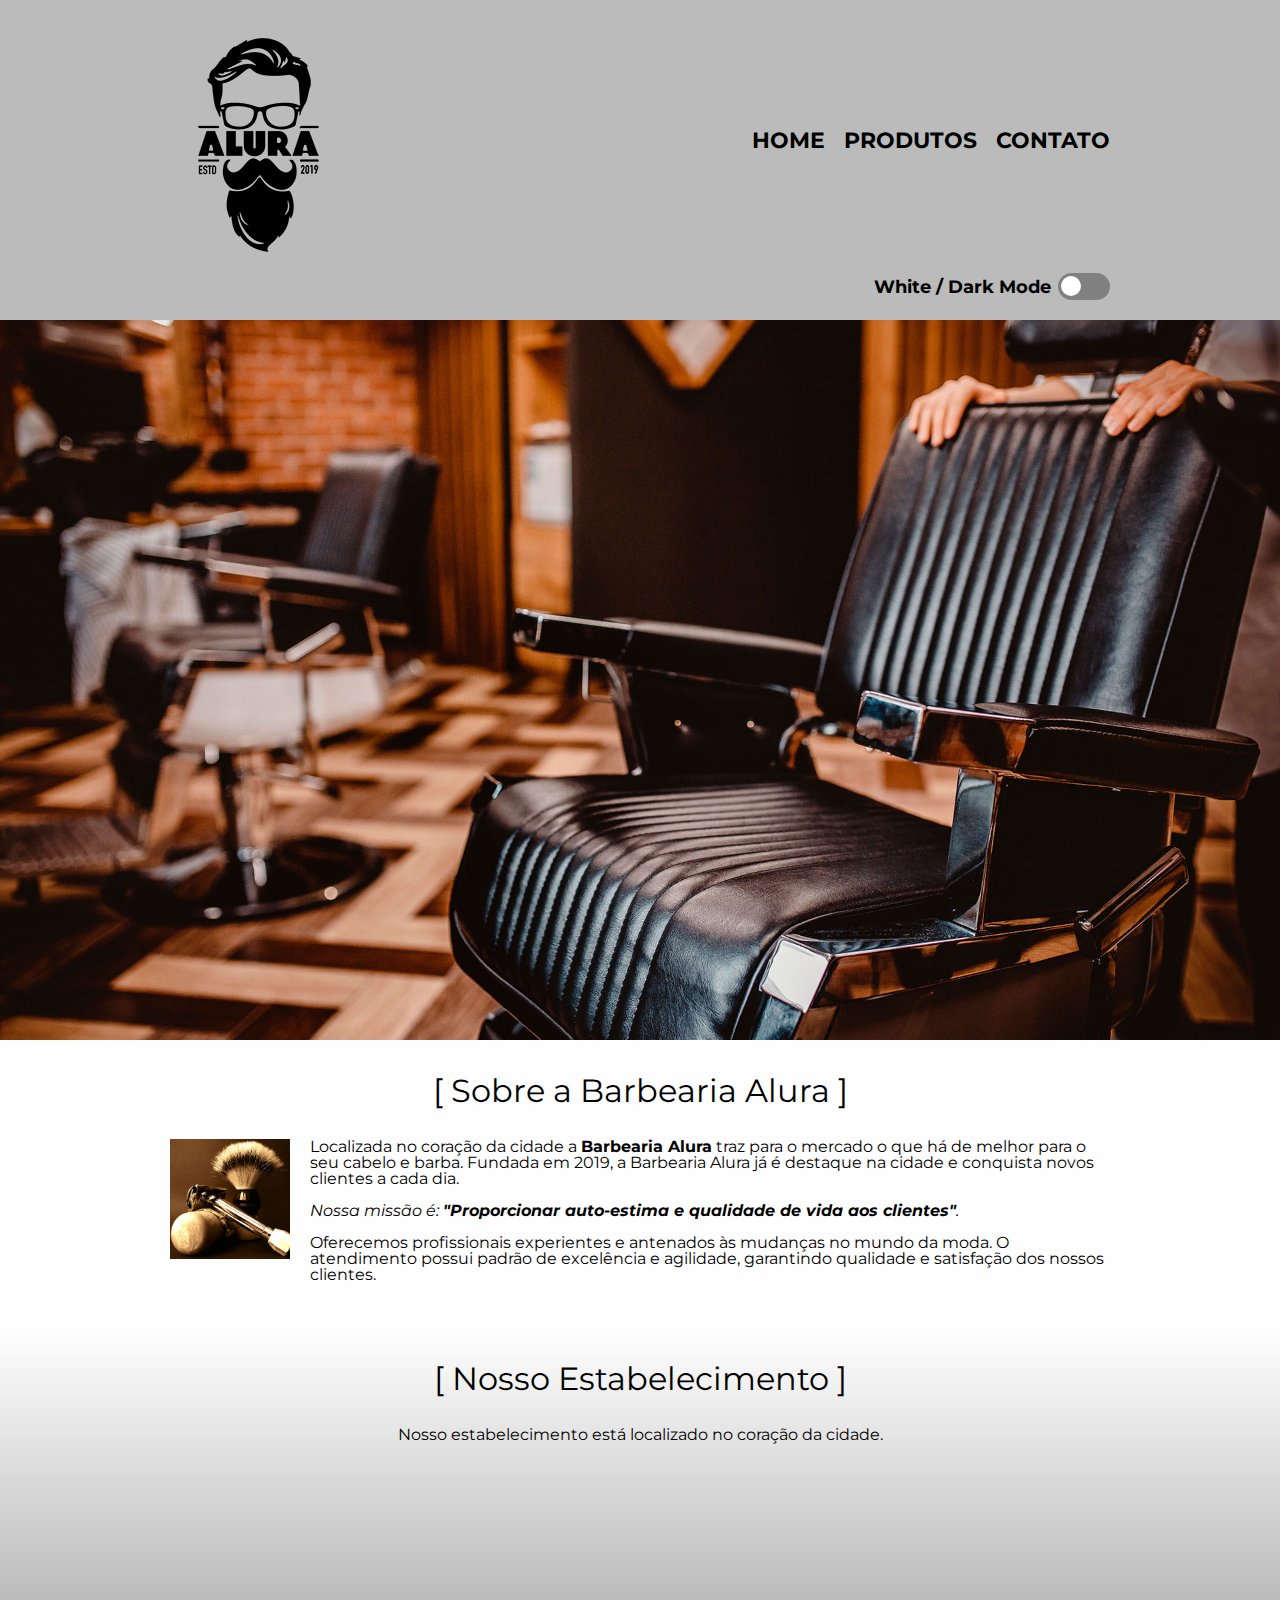
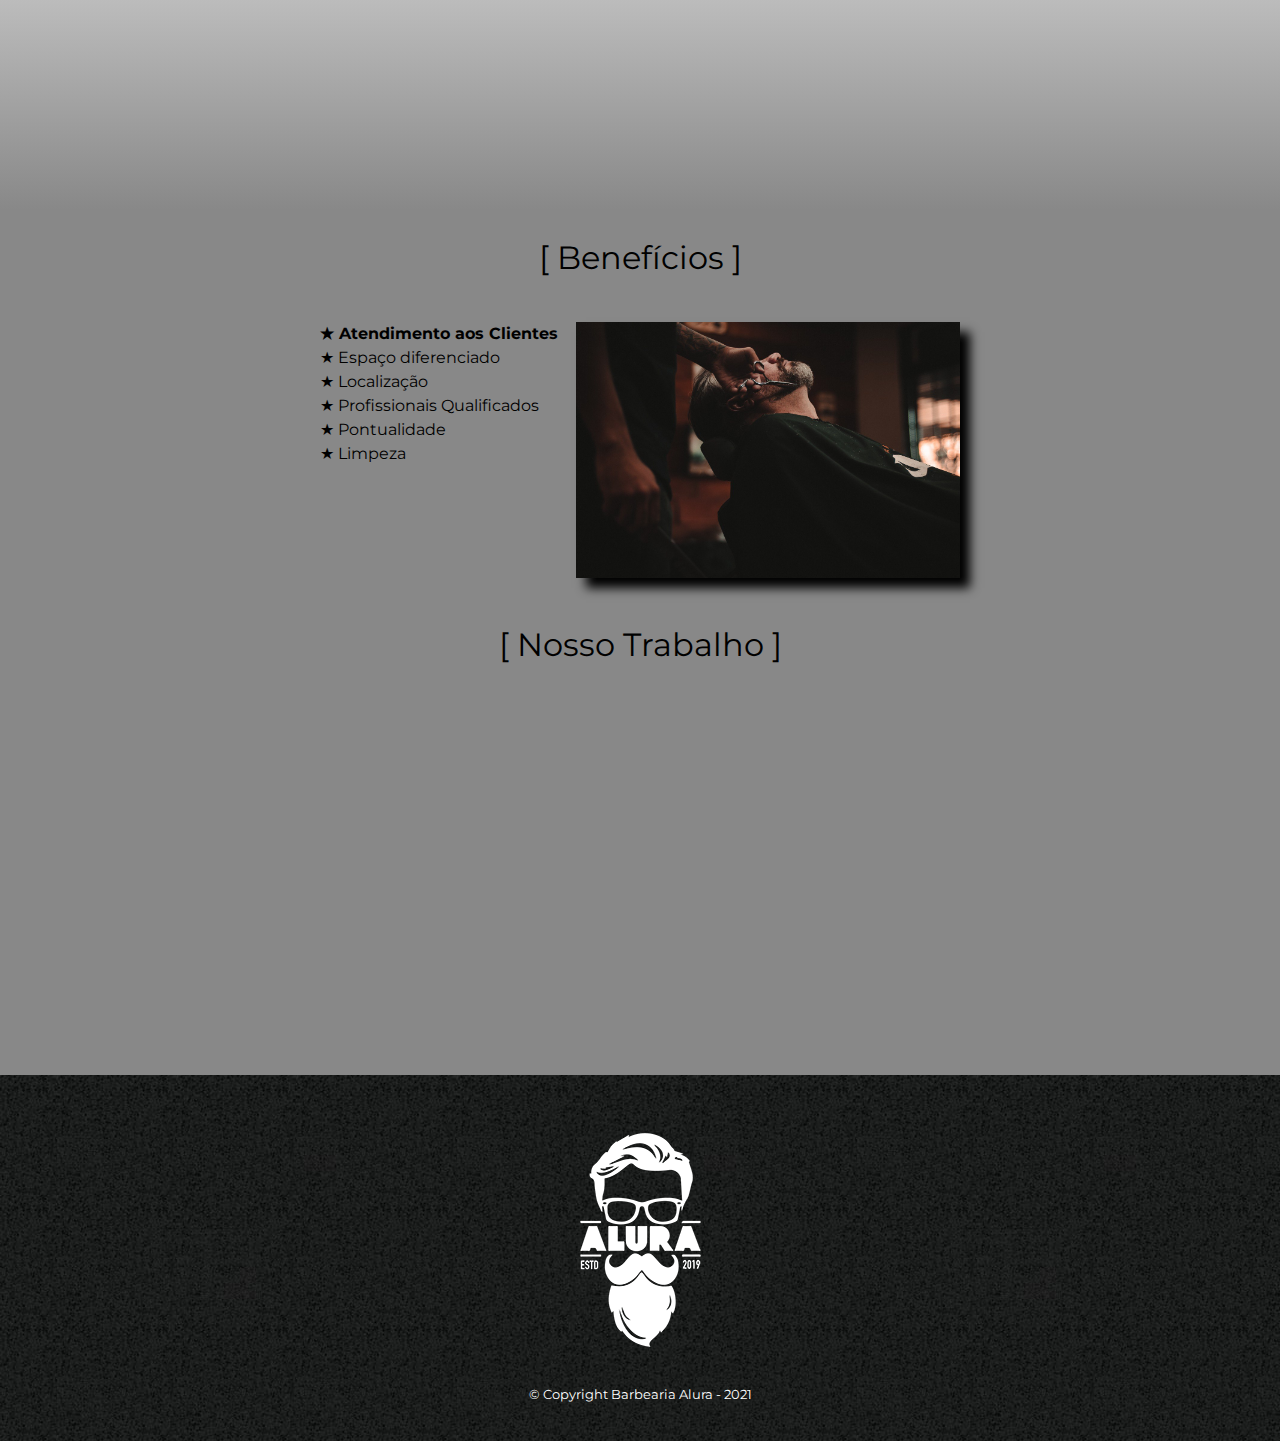
==== index.html @ 21159a5d "teste de dark mode implementado na home" ====
<!DOCTYPE html>
<html lang="pt-br">
	<head>
		<meta charset="UTF-8">
		<meta name="viewport" content="width=device-width">
		<title>Barbearia Alura</title>

		<!-- CSS -->
		<link rel="stylesheet" href="styles\reset.css">
		<link rel="stylesheet" href="styles\style.css">
		
		<!-- SCRIPTS -->
		<script src="scripts/theme.js" defer></script>

		<!-- FONTS -->
		<link href="https://fonts.googleapis.com/css?family=Montserrat&display=swap" rel="stylesheet">
	</head>

	<body>
		<header>
			<div class="caixa">
				<h1><a href="index.html"><img src="Imgs\logo.png" alt="Logo da Barbearia Alura"></a></h1>

				<nav>
					<ul>
						<li><a href="index.html">Home</a></li>
						<li><a href="produtos.html">Produtos</a></li>
						<li><a href="contato.html">Contato</a></li>
					</ul>
				</nav>
				<div class="change-theme">
					<h2>White / Dark Mode</h2>
					<div class="toggle">
						<input id="switch" type="checkbox" name="theme">
						<label for="switch">Toggle</label>
					</div>
				</div>
			</div>
		</header>
		<img class="banner" src="Imgs\banner.jpg">
		<main>
			<section class="principal">
				<h2 class="titulo-principal">Sobre a Barbearia Alura</h2>

				<img class="utensilios" src="Imgs\utensilios.jpg" alt="Utensílios de um barbeiro">
		
				<p>Localizada no coração da cidade a <strong>Barbearia Alura</strong> traz para o mercado o que há de melhor para o seu cabelo e barba. Fundada em 2019, a Barbearia Alura já é destaque na cidade e conquista novos clientes a cada dia.</p>

				<p id="missao"><em>Nossa missão é: <strong>"Proporcionar auto-estima e qualidade de vida aos clientes"</strong>.</em></p>

				<p>Oferecemos profissionais experientes e antenados às mudanças no mundo da moda. O atendimento possui padrão de excelência e agilidade, garantindo qualidade e satisfação dos nossos clientes.</p>
			</section>

			<section class="mapa">
				<h3 class="titulo-principal">Nosso Estabelecimento</h3>
				<p>Nosso estabelecimento está localizado no coração da cidade.</p>
				<div class="mapa-conteudo">
					<iframe src="https://www.google.com/maps/embed?pb=!1m18!1m12!1m3!1d7692775.219524635!2d-50.988340273210625!3d-19.702493165826876!2m3!1f0!2f0!3f0!3m2!1i1024!2i768!4f13.1!3m3!1m2!1s0x94ce5a2b2ed7f3a1%3A0xab35da2f5ca62674!2sCaelum%20-%20Escola%20de%20Tecnologia!5e0!3m2!1spt-BR!2sbr!4v1623502884614!5m2!1spt-BR!2sbr" width="100%" height="300" style="border:0;" allowfullscreen="" loading="lazy"></iframe>
				</div>
			</section>

			<section class="beneficios">
				<h3 class="titulo-principal">Benefícios</h3>

				<div class="conteudo-beneficios">
					<ul class="lista-beneficios">
						<li class="itens">Atendimento aos Clientes</li>
						<li class="itens">Espaço diferenciado</li>
						<li class="itens">Localização</li>
						<li class="itens">Profissionais Qualificados</li>
						<li class="itens">Pontualidade</li>
						<li class="itens">Limpeza</li>
					</ul><img src="Imgs\beneficios.jpg" class="imagem-beneficios">
				</div>

				<div class="video">
					<p class="titulo-principal">Nosso Trabalho</p>
					<iframe width="100%" height="315" src="https://www.youtube.com/embed/wcVVXUV0YUY" frameborder="0" allow="accelerometer; autoplay; encrypted-media; gyroscope; picture-in-picture" allowfullscreen></iframe>
				</div>
			</section>
		</main>
		<footer>
			<img src="Imgs\logo-branco.png">
			<p class="copyright">&copy; Copyright Barbearia Alura - 2021</p>
		</footer>
	</body>
</html>
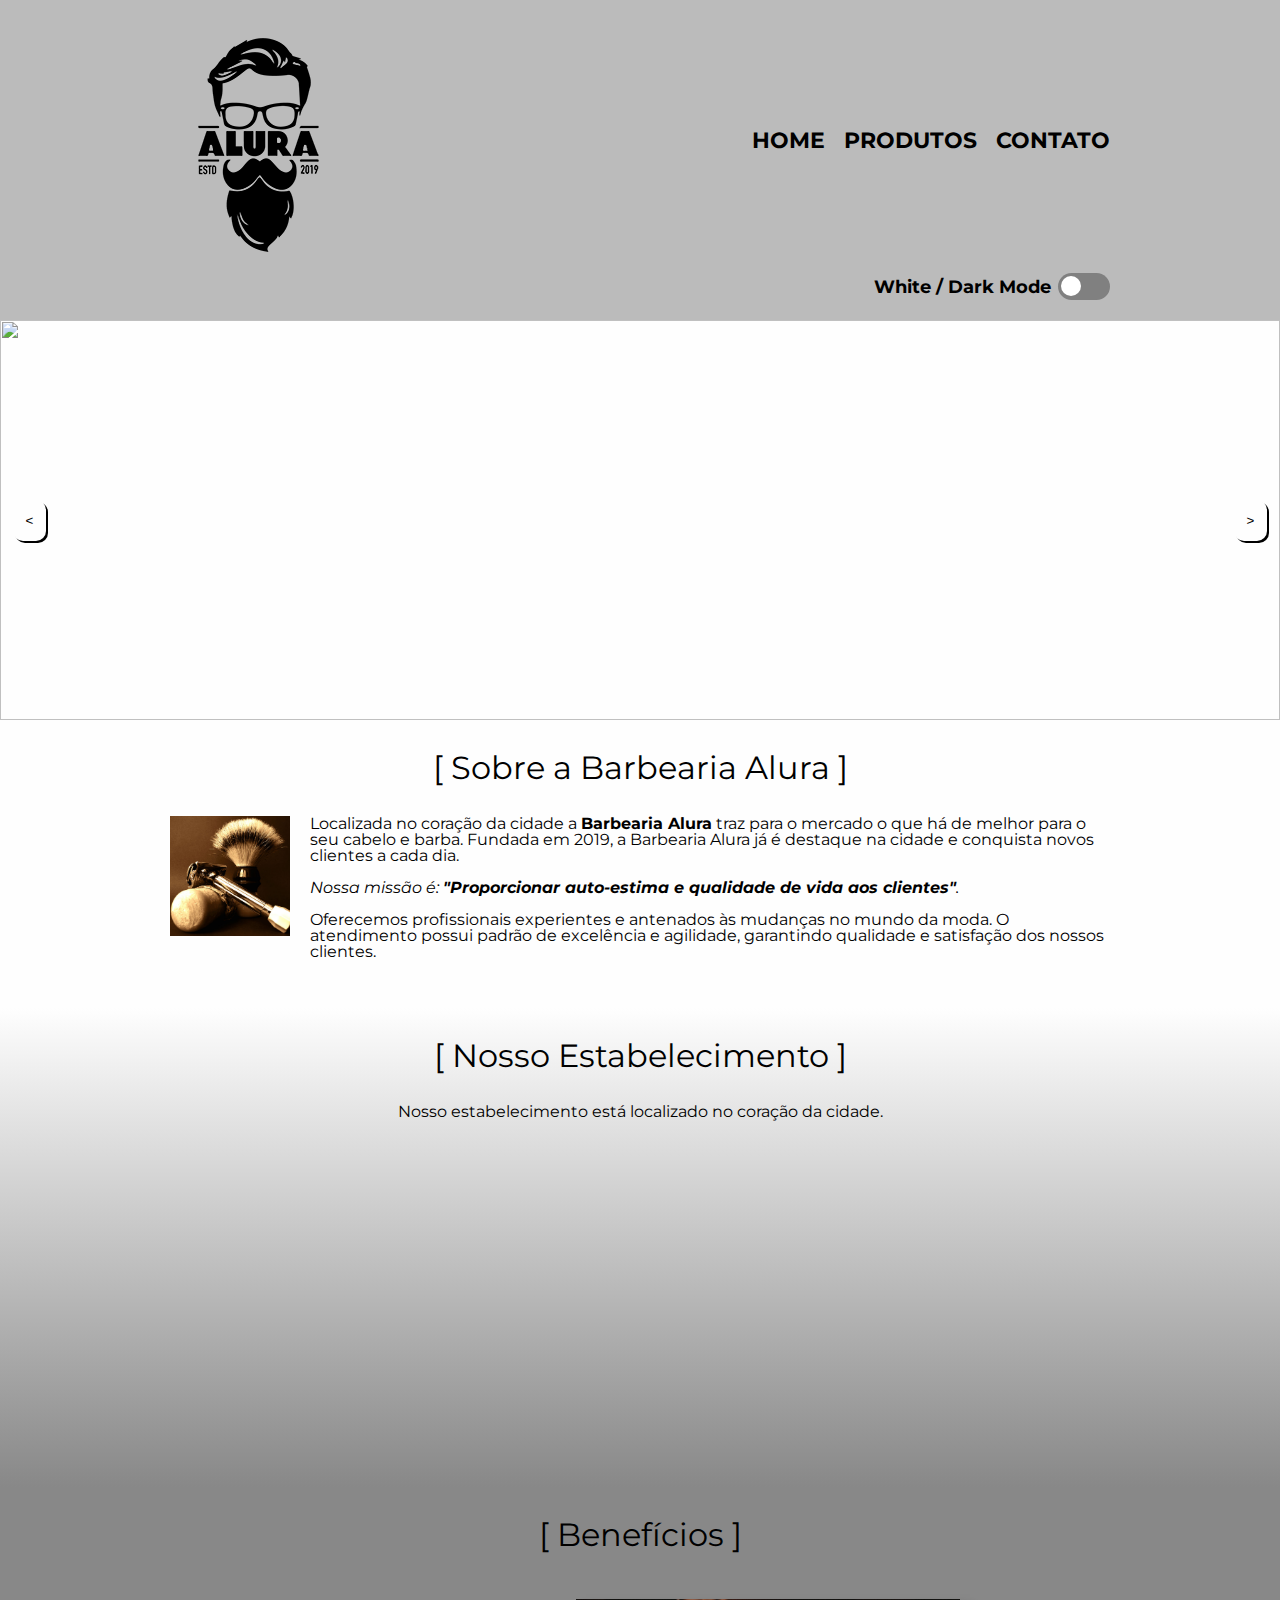
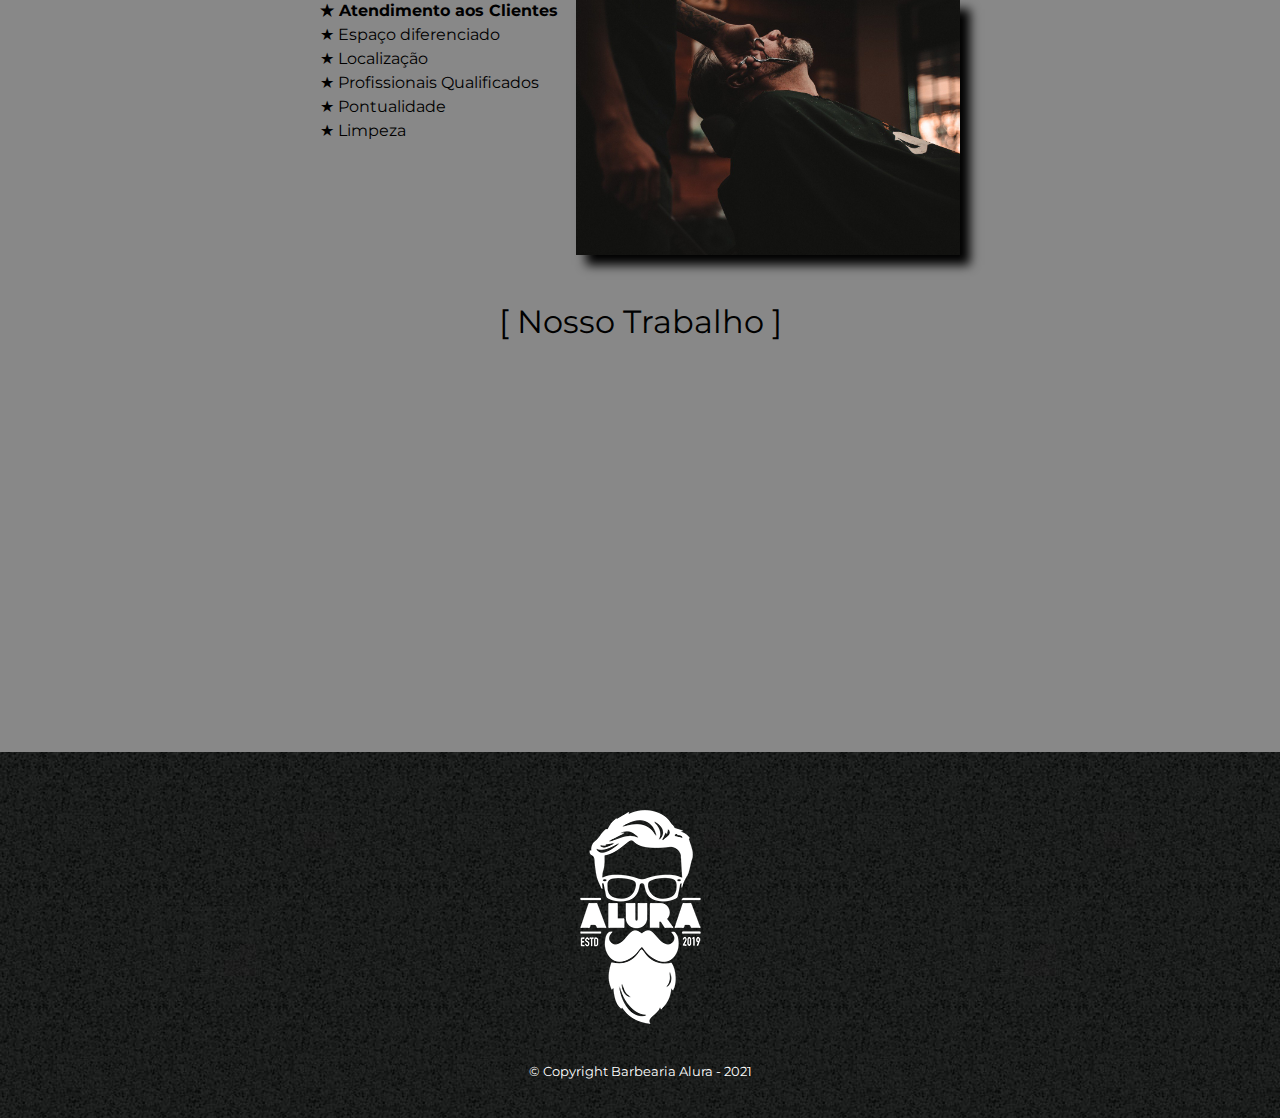
==== commit 9ec44f6c: "teste de endereços de img" ====
--- a/index.html
+++ b/index.html
@@ -11,6 +11,7 @@
 		
 		<!-- SCRIPTS -->
 		<script src="scripts/theme.js" defer></script>
+		<script src="scripts/carousel.js" defer></script>
 
 		<!-- FONTS -->
 		<link href="https://fonts.googleapis.com/css?family=Montserrat&display=swap" rel="stylesheet">
@@ -37,7 +38,17 @@
 				</div>
 			</div>
 		</header>
-		<img class="banner" src="Imgs\banner.jpg">
+		<div id="banners-wrapper">
+            <button id="back"><</button>
+            <button id="forward">></button>
+            <div id="banners">
+              <div class="banner"><img src="Imgs/banners/banner.jpg"/></div>
+              <div class="banner"><img src="Imgs/banners/banner2.jpg"/></div>
+              <div class="banner"><img src="Imgs/banners/banner3.jpg"/></div>
+              <div class="banner"><img src="Imgs/banners/banner4.jpg"/></div>
+              <div class="banner"><img src="Imgs/banners/banner5.jpg"/></div>
+            </div>
+        </div>
 		<main>
 			<section class="principal">
 				<h2 class="titulo-principal">Sobre a Barbearia Alura</h2>
